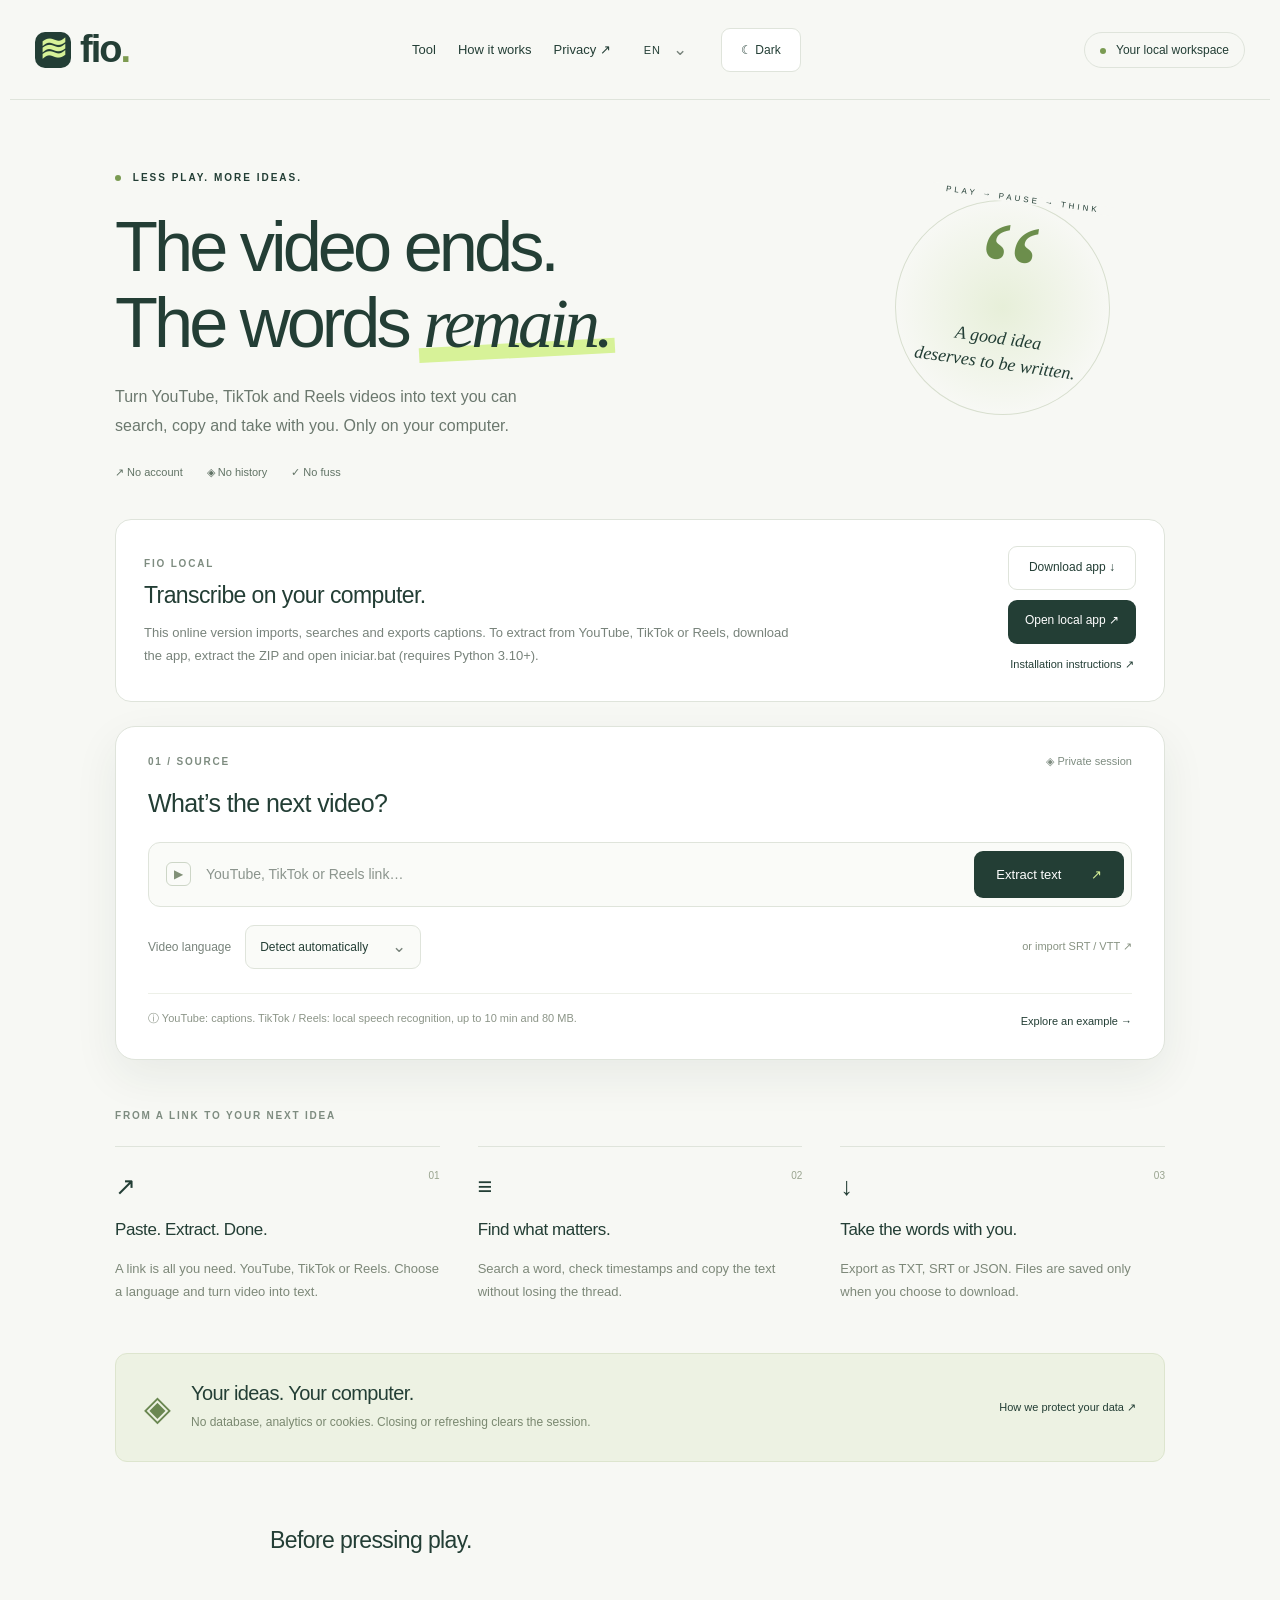
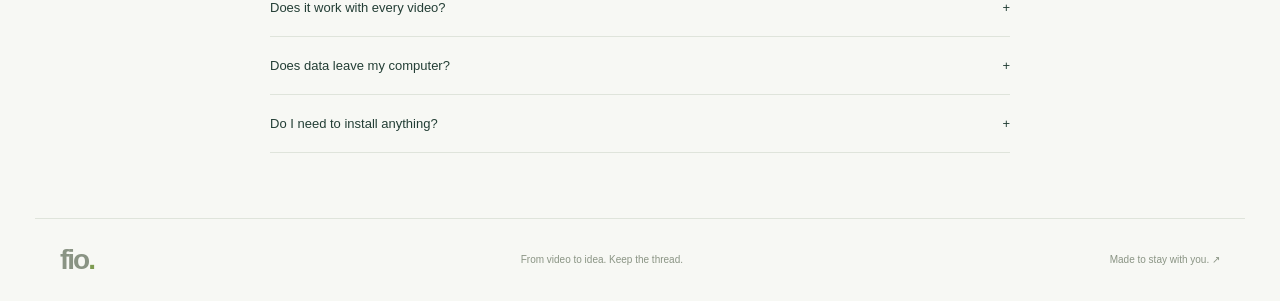
==== docs/index.html @ 07948f5d "Publish Fio interface on GitHub Pages with local transcription handoff" ====
<!doctype html>
<html lang="pt-PT">
<head><meta charset="UTF-8"><meta name="viewport" content="width=device-width,initial-scale=1"><meta name="description" content="Transforma vídeos do YouTube, TikTok e Reels em texto. Um espaço local, privado e sem histórico."><title>Fio — Do vídeo à ideia.</title><script src="./theme.js"></script><link rel="stylesheet" href="./style.css"><script src="./i18n.js" defer></script><script src="./app.js" defer></script></head>
<body>
<header><a class="brand" href="./" aria-label="Fio início"><span class="brand-icon">≋</span> fio<span class="brand-dot">.</span></a><nav><a href="#workspace">Ferramenta</a><a href="#how">Como funciona</a><button class="text-button" id="privacy">Privacidade ↗</button><select id="site-language" aria-label="Idioma do site"></select><button id="theme-toggle" class="subtle" type="button" aria-label="Alternar tema">☾ Escuro</button></nav><span class="local-pill"><i></i> O teu espaço local</span></header>
<main>
<section class="hero"><div class="eyebrow"><span></span> MENOS PLAY. MAIS IDEIAS.</div><h1>O vídeo passa.<br>As palavras <em>ficam.</em></h1><p>Transforma vídeos do YouTube, TikTok e Reels em texto que podes<br class="desktop"> pesquisar, copiar e levar contigo. Só no teu computador.</p><div class="hero-tags"><span>↗ Sem conta</span><span>◈ Sem histórico</span><span>✓ Sem complicações</span></div><div class="orbit" aria-hidden="true"><span>play → pause → pensar</span><b>“</b><small>Uma boa ideia<br>merece ficar escrita.</small></div></section>
<section id="local-setup" class="local-setup" hidden aria-labelledby="local-setup-title"><div><span class="step">FIO LOCAL</span><h2 id="local-setup-title">Transcreve no teu computador.</h2><p>Esta versão online permite importar, pesquisar e exportar legendas. Para extrair de YouTube, TikTok ou Reels, descarrega a aplicação, extrai o ZIP e abre iniciar.bat (requer Python 3.10+).</p></div><div class="local-actions"><a class="subtle" href="https://github.com/JoaoPedroParreira/Transcripts/archive/refs/heads/main.zip">Descarregar aplicação ↓</a><a class="primary" id="local-open" href="http://127.0.0.1:8765/" target="_blank" rel="noopener noreferrer">Abrir aplicação local ↗</a><a class="text-button" href="https://github.com/JoaoPedroParreira/Transcripts#iniciar-no-windows" target="_blank" rel="noopener noreferrer">Instruções de instalação ↗</a></div></section>
<section id="workspace" class="workspace" aria-label="Extrair transcrição"><div class="card-heading"><span class="step">01 / ORIGEM</span><span class="private-label">◈ Sessão privada</span></div><h2>Qual é o próximo vídeo?</h2><form id="extract-form"><label for="url" class="sr-only">Link do YouTube, TikTok ou Instagram Reels</label><div class="url-row"><span class="play-icon">▶</span><input id="url" type="text" placeholder="Link do YouTube, TikTok ou Reels…" autocomplete="off" spellcheck="false" required maxlength="2048"><button class="primary" id="extract" type="submit">Extrair texto <span>↗</span></button></div><div class="form-bottom"><div class="language-control"><span>Idioma do vídeo</span><select id="language" aria-label="Idioma do vídeo"><option value="auto">Detetar automaticamente</option><option value="pt">Português</option><option value="en">Inglês</option><option value="es">Espanhol</option><option value="fr">Francês</option><option value="de">Alemão</option></select></div><span>ou <button type="button" id="import" class="text-button">importa um SRT / VTT ↗</button></span></div></form><input id="file" type="file" accept=".srt,.vtt" hidden><p id="status" role="status" aria-live="polite"></p><div class="workspace-foot"><span>ⓘ YouTube: legendas. TikTok / Reels: voz local, até 10 min e 80 MB.</span><button id="demo" class="text-button">Explorar um exemplo →</button></div></section>
<section class="result" id="result" hidden><div class="result-top"><div><span class="step">02 / AS PALAVRAS</span><h2 id="result-title">A tua transcrição</h2><p id="metadata"></p></div><button id="clear" class="subtle">Limpar sessão ×</button></div><div class="toolbar"><label class="search"><span>⌕</span><input id="search" type="search" placeholder="Pesquisar no texto…" aria-label="Pesquisar no texto"></label><label class="toggle"><input id="timestamps" type="checkbox" checked> Tempos</label><button id="copy" class="subtle">Copiar</button><select id="format" aria-label="Formato de exportação"><option value="txt">TXT</option><option value="srt">SRT</option><option value="json">JSON</option></select><button id="download" class="primary">Descarregar ↓</button></div><div id="segments" class="segments"></div><div class="result-foot"><span id="count"></span><span>Disponível apenas nesta sessão.</span></div></section>
<section class="benefits" id="how"><div class="section-label">DO LINK À TUA PRÓXIMA IDEIA</div><div class="benefit-grid"><article><span class="number">01</span><div class="line-icon">↗</div><h3>Cola. Extrai. Já está.</h3><p>Um link é tudo o que precisas. YouTube, TikTok ou Reels. Escolhe o idioma e transforma o vídeo em texto.</p></article><article><span class="number">02</span><div class="line-icon">≡</div><h3>Encontra o que interessa.</h3><p>Pesquisa uma palavra, consulta os tempos e copia o texto sem perder o fio.</p></article><article><span class="number">03</span><div class="line-icon">↓</div><h3>Leva as palavras contigo.</h3><p>Exporta em TXT, SRT ou JSON. Os ficheiros só são guardados quando decides descarregar.</p></article></div></section>
<section class="privacy-banner"><span class="privacy-symbol">◈</span><div><h2>As tuas ideias. O teu computador.</h2><p>Sem base de dados, analytics ou cookies. Ao fechar ou atualizar, a sessão desaparece.</p></div><button id="privacy-more" class="text-button">Como protegemos os dados ↗</button></section>
<section class="faq"><h2>Antes de carregar no play.</h2><details><summary>Funciona com todos os vídeos?<span>+</span></summary><p>YouTube requer legendas acessíveis. TikTok e Reels usam reconhecimento de voz local até 10 minutos e 80 MB. Vídeos restritos ou bloqueados podem falhar. O reconhecimento pode conter erros.</p></details><details><summary>Os dados saem do meu computador?<span>+</span></summary><p>O serviço local contacta a plataforma do vídeo, que recebe o pedido e o teu IP. Áudio e transcrições não são enviados a serviços de transcrição. O modelo de voz (~150 MB) é descarregado na primeira utilização e guardado localmente.</p></details><details><summary>Preciso de instalar alguma coisa?<span>+</span></summary><p>Inicia o serviço Python no teu computador e abre o site. Importar SRT/VTT, pesquisar e exportar funciona no navegador.</p></details></section>
</main><footer><a class="brand" href="./">fio<span class="brand-dot">.</span></a><span>Do vídeo à ideia. Sem perder o fio.</span><span>Feito para ficar contigo. ↗</span></footer>
<dialog id="privacy-dialog"><button id="close-dialog" class="subtle">Fechar ×</button><span class="step">PRIVACIDADE, SEM RODAPÉS PEQUENINOS</span><h2>O controlo fica contigo.</h2><p>As transcrições ficam em memória. Só as preferências de tema e idioma do site são guardadas no navegador. Sem cookies, analytics ou histórico.</p><p>O serviço local contacta a plataforma do vídeo, que recebe o pedido e o teu IP. Áudio e transcrições não são enviados a serviços de transcrição. O modelo de voz (~150 MB) é descarregado na primeira utilização e guardado localmente.</p><p>Descarregar guarda um ficheiro no teu dispositivo. Fechar ou atualizar limpa a sessão, sem garantia de eliminação forense. Não é um serviço offline nem anónimo.</p></dialog><div id="toast" role="status"></div>
</body></html>
---- docs/style.css ----
:root{--paper:#f7f8f4;--ink:#233e35;--muted:#78837b;--line:#dfe4db;--green:#d7f298;--white:#fff;--sans:Arial,Helvetica,sans-serif}*{box-sizing:border-box}html{scroll-behavior:smooth}body{margin:0;background:var(--paper);color:var(--ink);font:15px var(--sans)}button,input,select{font:inherit}button,a,select{ -webkit-tap-highlight-color:transparent}button{cursor:pointer}a{color:inherit;text-decoration:none}button:focus-visible,a:focus-visible,input:focus-visible,select:focus-visible,summary:focus-visible{outline:3px solid #78a650;outline-offset:4px}header{height:100px;max-width:1260px;margin:auto;display:flex;align-items:center;justify-content:space-between;border-bottom:1px solid var(--line);padding:0 25px}.brand{display:flex;align-items:center;font-size:38px;font-weight:800;letter-spacing:-2px}.brand-icon{background:var(--ink);color:var(--green);font-size:34px;line-height:33px;width:36px;height:36px;border-radius:10px;margin-right:9px;text-align:center;letter-spacing:0}.brand-dot{color:#7d9b50}nav{display:flex;align-items:center;gap:32px;font-size:13px}.text-button{border:0;background:transparent;color:inherit;padding:4px 0;font-size:13px}.text-button:hover{text-decoration:underline}.local-pill{border:1px solid var(--line);border-radius:25px;padding:10px 15px;font-size:12px}.local-pill i,.eyebrow span{display:inline-block;width:6px;height:6px;background:#7a9b52;border-radius:50%;margin-right:7px}main{max-width:1100px;margin:auto;padding:0 25px}.hero{padding:72px 0 40px;position:relative}.eyebrow{font-size:10px;letter-spacing:2px;font-weight:700}h1{font-size:clamp(48px,5.5vw,76px);font-weight:500;letter-spacing:-4px;line-height:1.08;margin:26px 0 22px}h1 em{font-family:Georgia,serif;font-weight:400;position:relative;z-index:0}h1 em:after{content:'';position:absolute;left:-2%;bottom:5%;height:15px;width:105%;background:var(--green);z-index:-1;transform:rotate(-3deg)}.hero p{color:#6b786e;font-size:16px;line-height:1.8}.hero-tags{display:flex;gap:24px;margin-top:25px;font-size:11px;color:#617365}.orbit{position:absolute;right:55px;top:100px;width:215px;height:215px;border:1px solid #d8dfcf;border-radius:50%;background:radial-gradient(ellipse at center,#e7efd9,transparent 70%);transform:rotate(8deg);text-align:center}.orbit>span{position:absolute;top:-8px;left:20px;background:var(--paper);padding:0 14px;text-transform:uppercase;font-size:8px;letter-spacing:3px}.orbit b{display:block;font:140px Georgia;line-height:140px;height:125px;color:#6c8e4c}.orbit small{font:italic 18px Georgia;line-height:1.4}.workspace{background:white;border:1px solid var(--line);border-radius:17px;padding:28px 32px;box-shadow:0 10px 35px #233e3505}.card-heading{display:flex;justify-content:space-between;align-items:center}.step,.section-label{font-size:10px;letter-spacing:1.8px;color:#7e8c80;font-weight:700}.private-label{font-size:11px;color:#7e8c80}h2{font-size:23px;font-weight:500;letter-spacing:-.6px}.workspace h2{margin:18px 0 21px}.url-row{display:flex;align-items:center;border:1px solid #cfd8c8;padding:7px;border-radius:9px;background:#fbfcf9;gap:12px}.play-icon{font-size:12px;color:#819077;border:1px solid #cdd6c7;border-radius:6px;padding:4px 7px;margin-left:10px}input{min-width:0;color:var(--ink)}.url-row input{flex:1;border:0;background:transparent;padding:12px 0;outline-offset:0;font-size:14px}.url-row input::placeholder{color:#9aa498}.primary{border:0;background:var(--ink);color:white;padding:16px 22px;border-radius:6px;font-size:13px;white-space:nowrap}.primary span{margin-left:26px;color:var(--green)}.primary:hover{background:#365b47}.primary:disabled{opacity:.6;cursor:wait}.form-bottom{display:flex;justify-content:space-between;margin:17px 0 20px;align-items:center;font-size:11px;color:#889383}select{border:0;background:transparent;color:var(--ink);font-size:12px;padding:5px;max-width:100%}.form-bottom label{display:flex;gap:10px;align-items:center}.form-bottom .text-button{font-size:11px}.workspace-foot{border-top:1px solid #edf0e8;padding-top:17px;display:flex;justify-content:space-between;font-size:11px;color:#8c9588}.workspace-foot button{font-size:11px;color:var(--ink)}#status{font-size:13px;line-height:1.6;color:#7b4b25}#status:empty{display:none}.benefits{padding:50px 0}.section-label{margin-bottom:25px}.benefit-grid{display:grid;grid-template-columns:repeat(3,1fr);gap:38px}.benefit-grid article{position:relative;border-top:1px solid var(--line);padding-top:25px}.number{position:absolute;right:0;top:23px;font-size:10px;color:#99a48f}.line-icon{font-size:25px;margin-bottom:19px}.benefit-grid h3{font-weight:500;font-size:17px;letter-spacing:-.4px}.benefit-grid p{color:#7d8879;font-size:13px;line-height:1.8;margin-bottom:0}.privacy-banner{border:1px solid #dde5ce;background:#edf2e3;border-radius:12px;padding:28px;display:flex;gap:20px;align-items:center}.privacy-symbol{font-size:35px;color:#6a8751}.privacy-banner h2{font-size:20px;margin:0 0 8px}.privacy-banner p{font-size:12px;color:#7a8870;margin:0;line-height:1.6}.privacy-banner button{margin-left:auto;white-space:nowrap;font-size:11px}.faq{max-width:740px;margin:65px auto}.faq h2{margin-bottom:25px}details{border-bottom:1px solid var(--line);font-size:13px}summary{padding:21px 0;cursor:pointer;list-style:none;display:flex;justify-content:space-between}details p{line-height:1.8;color:#6b786e;margin:0 0 22px}footer{max-width:1210px;border-top:1px solid var(--line);margin:0 auto;display:flex;align-items:center;justify-content:space-between;padding:25px;font-size:10px;color:#8a9484}footer .brand{font-size:28px}.result{margin-top:24px;border:1px solid var(--line);background:white;border-radius:14px;padding:28px}.result-top{display:flex;justify-content:space-between;align-items:center}.result-top h2{margin-bottom:8px}.result-top p{font-size:12px;color:var(--muted)}.subtle{border:1px solid var(--line);background:white;color:var(--ink);padding:10px 13px;border-radius:6px;font-size:12px}.toolbar{display:flex;gap:10px;align-items:center;padding:20px 0;border-bottom:1px solid var(--line);flex-wrap:wrap}.search{display:flex;gap:10px;align-items:center;flex:1;border:1px solid var(--line);border-radius:6px;padding:11px}.search input{border:0;width:100%;font-size:13px;background:transparent}.toggle{font-size:12px;display:flex;align-items:center;gap:6px}.toggle input{accent-color:var(--ink)}.segments{max-height:500px;overflow:auto;padding-top:15px}.segment{display:flex;gap:24px;padding:12px 4px;font-size:14px;line-height:1.8;border-bottom:1px solid #f3f5ef}.segment a{font-size:11px;font-family:monospace;color:#7b9257;padding-top:3px}.segment p{margin:0;white-space:pre-wrap}.result-foot{display:flex;justify-content:space-between;border-top:1px solid var(--line);padding-top:18px;margin-top:15px;font-size:11px;color:var(--muted)}mark{background:var(--green);color:inherit}dialog{max-width:560px;border:1px solid var(--line);border-radius:15px;padding:35px;color:var(--ink);background:var(--paper)}dialog::backdrop{background:#18352b70;backdrop-filter:blur(4px)}dialog .step{display:block;margin-top:45px;font-size:9px}dialog p{font-size:14px;line-height:1.8;color:#6b786e}#close-dialog{float:right}#toast{position:fixed;bottom:25px;left:50%;transform:translateX(-50%);background:var(--ink);color:white;border-radius:7px;padding:12px 20px;font-size:13px;z-index:10}#toast:empty{display:none}.sr-only{position:absolute;width:1px;height:1px;padding:0;margin:-1px;overflow:hidden;clip:rect(0,0,0,0);white-space:nowrap;border:0}[hidden]{display:none!important}@media(max-width:800px){header{height:80px}.local-pill{display:none}.orbit{right:0;transform:scale(.8) rotate(8deg);transform-origin:right center}.hero{padding-top:50px}h1{font-size:60px}.hero p{font-size:14px}.privacy-banner{flex-wrap:wrap}.privacy-banner button{margin-left:55px}}@media(max-width:600px){header{padding:0 20px}nav{gap:16px;font-size:11px}nav>a:first-child{display:none}nav button{font-size:11px}main{padding:0 18px}.hero{padding-top:40px}.orbit{display:none}h1{font-size:54px;letter-spacing:-3px}.hero-tags{gap:18px;font-size:10px}.desktop{display:none}.workspace{padding:22px 18px}.url-row{flex-wrap:wrap;gap:6px}.url-row input{width:70%;font-size:12px}.url-row .primary{width:100%}.form-bottom{align-items:flex-start;gap:12px;flex-direction:column}.workspace-foot{gap:15px;align-items:flex-start;line-height:1.6}.workspace-foot button{max-width:110px;text-align:right}.benefit-grid{grid-template-columns:1fr;gap:30px}.benefit-grid article{padding-left:50px}.line-icon{position:absolute;left:0;top:34px}.benefit-grid h3{margin-top:8px}.privacy-banner{padding:22px;gap:14px}.privacy-banner h2{font-size:18px}.privacy-banner>div{flex:1}.privacy-banner button{margin-left:0}.faq{margin:45px 0}.faq h2{font-size:22px}footer{padding:20px;gap:20px}footer>span:last-child{display:none}.result{padding:20px 16px}.result-top{align-items:flex-start;gap:10px}.result-top h2{font-size:20px}.result-top .subtle{font-size:10px;padding:8px}.toolbar{gap:8px}.search{flex-basis:100%}.toolbar .primary{padding:12px}.segment{gap:14px}.result-foot{gap:16px;font-size:10px}}
:root{color-scheme:light}
:root[data-theme="dark"]{color-scheme:dark;--paper:#121c18;--ink:#e1ecd9;--muted:#a2afa3;--line:#34463b;--green:#badf84;--white:#1c2922}
[data-theme="dark"] .workspace,[data-theme="dark"] .result,[data-theme="dark"] .subtle{background:#1b2821}
[data-theme="dark"] .url-row{background:#152019;border-color:#465b46}
[data-theme="dark"] .primary,[data-theme="dark"] .brand-icon{background:#bfdf96;color:#17251c}
[data-theme="dark"] .primary:hover{background:#d1edae}
[data-theme="dark"] .primary span{color:#30472a}
[data-theme="dark"] h1 em:after{background:#486137}
[data-theme="dark"] .hero p,[data-theme="dark"] .hero-tags,[data-theme="dark"] .benefit-grid p,[data-theme="dark"] details p,[data-theme="dark"] dialog p{color:#b0bbaa}
[data-theme="dark"] .step,[data-theme="dark"] .section-label,[data-theme="dark"] .private-label,[data-theme="dark"] .form-bottom,[data-theme="dark"] .workspace-foot,[data-theme="dark"] .number{color:#a7b49f}
[data-theme="dark"] .privacy-banner{background:#24321f;border-color:#3f5134}
[data-theme="dark"] .privacy-banner p{color:#b1bfa5}
[data-theme="dark"] .orbit{border-color:#3f5134;background:radial-gradient(ellipse at center,#2b3e25,transparent 70%)}
[data-theme="dark"] .orbit b,[data-theme="dark"] .segment a{color:#bfdf96}
[data-theme="dark"] .segment,[data-theme="dark"] .workspace-foot{border-color:var(--line)}
[data-theme="dark"] #status{color:#e6bb8e}
[data-theme="dark"] #toast{background:#bfdf96;color:#17251c}
#theme-toggle{min-width:80px}
@media(max-width:600px){nav{gap:10px}#theme-toggle{min-width:65px;font-size:11px;padding:8px}header{gap:10px}.workspace-foot>span{max-width:65%}}
/* Unified form surfaces and restrained focus treatment. */
:root{--control-bg:#fafbf8;--menu-bg:#fff;--focus:#6e8597;--focus-glow:#6e859720;--hover-bg:#edf1ed;--selected-bg:#e8eeeb;--soft-shadow:0 16px 45px #20372d12}
:root[data-theme="dark"]{--control-bg:#16211d;--menu-bg:#202d27;--focus:#96afbf;--focus-glow:#96afbf1a;--hover-bg:#2b3b33;--selected-bg:#314139;--soft-shadow:0 18px 50px #0004}
button,a,input,select,summary{transition:background-color .16s,border-color .16s,box-shadow .16s}
button:focus-visible,a:focus-visible,input:focus-visible,select:focus-visible,summary:focus-visible{outline:2px solid var(--focus);outline-offset:3px}
.url-row input:focus,.url-row input:focus-visible,.search input:focus,.search input:focus-visible{outline:none;box-shadow:none}
.url-row,.search{transition:border-color .18s,box-shadow .18s;background:var(--control-bg);border-color:var(--line);border-radius:12px}
.url-row:focus-within,.search:focus-within,[data-theme="dark"] .url-row:focus-within{border-color:var(--focus);box-shadow:0 0 0 3px var(--focus-glow)}
.url-row input{padding:14px 3px;line-height:1.5;caret-color:var(--ink)}
.url-row input::placeholder,.search input::placeholder{color:var(--muted);opacity:.85}
::selection{background:#829aab55;color:var(--ink)}
.workspace,.result{border-radius:20px;box-shadow:var(--soft-shadow)}
.workspace h2{margin:21px 0 24px;font-size:25px}
.primary,.subtle{border-radius:9px;min-height:44px}
.primary{font-weight:500}.subtle:hover{background:var(--hover-bg)}
.form-bottom{gap:20px;margin:18px 0 24px;min-height:44px;flex-wrap:wrap}
.language-control{display:flex;align-items:center;gap:14px;min-width:0}
.language-control>span{font-size:12px;color:var(--muted);white-space:nowrap}
.select-control{position:relative;display:inline-block;min-width:0;flex-shrink:0}
.select-trigger{display:flex;align-items:center;justify-content:space-between;gap:24px;min-height:44px;padding:10px 14px;color:var(--ink);background:var(--control-bg);border:1px solid var(--line);border-radius:9px;font-size:12px;text-align:left;white-space:nowrap}
.select-trigger:hover,.select-trigger[aria-expanded="true"]{border-color:var(--focus);background:var(--hover-bg)}
.select-trigger:disabled{opacity:.5;cursor:wait}
.select-chevron{color:var(--muted);font-size:17px;line-height:1;transition:transform .18s}
.select-trigger[aria-expanded="true"] .select-chevron{transform:rotate(180deg)}
.select-menu{position:absolute;z-index:30;top:calc(100% + 8px);left:0;min-width:100%;width:max-content;max-width:min(310px,calc(100vw - 60px));padding:6px;border:1px solid var(--line);border-radius:12px;background:var(--menu-bg);box-shadow:0 14px 40px #0003;max-height:280px;overflow-y:auto}
.select-option{display:flex;align-items:center;justify-content:space-between;gap:22px;width:100%;min-height:40px;padding:11px 12px;border:0;border-radius:7px;background:transparent;color:var(--ink);font-size:12px;text-align:left;white-space:nowrap}
.select-option::after{content:'';width:12px;flex-shrink:0}
.select-option[aria-selected="true"]{background:var(--selected-bg);font-weight:600}
.select-option[aria-selected="true"]::after{content:'✓';color:var(--ink)}
.select-option:hover,.select-option:focus-visible{outline:none;background:var(--hover-bg);box-shadow:inset 0 0 0 1px var(--focus)}
.toolbar{display:grid;grid-template-columns:minmax(160px,1fr) auto auto auto auto;gap:10px;padding:22px 0;align-items:center}
.toolbar .search{height:44px;padding:0 14px;min-width:0}.search input{height:100%;font-size:13px}
.toolbar .primary,.toolbar .subtle{height:44px;padding:0 17px}
.toggle{height:44px;padding:0 8px;white-space:nowrap;gap:9px;cursor:pointer}
.toggle input{appearance:none;width:17px;height:17px;flex-shrink:0;margin:0;border:1px solid var(--muted);border-radius:5px;background:var(--control-bg);display:grid;place-content:center;cursor:pointer}
.toggle input:checked{background:var(--selected-bg);border-color:var(--focus)}
.toggle input:checked::after{content:'✓';font-size:12px;font-weight:700;color:var(--ink)}
.select-format .select-trigger{min-width:90px}
.select-format .select-menu{left:auto;right:0;min-width:135px}
.segment{padding:16px 8px;gap:24px;align-items:baseline;border-radius:6px;overflow-wrap:anywhere}
.segment:hover{background:var(--control-bg)}
.segment>a,.segment>span{flex-shrink:0;font:11px monospace;color:var(--muted);min-width:44px}
.segment>a:hover{text-decoration:underline}.segment p{min-width:0;line-height:1.85}
.segments{scrollbar-width:thin;scrollbar-color:var(--line) transparent;scrollbar-gutter:stable;padding-right:8px}
mark{background:var(--selected-bg);color:var(--ink);border-bottom:1px solid var(--focus);border-radius:3px;padding:1px 2px}
#metadata{line-height:1.7;overflow-wrap:anywhere}
@media(max-width:800px){.toolbar{grid-template-columns:1fr auto auto auto}.toolbar .search{grid-column:1/-1}.toolbar .toggle{justify-self:start}}
@media(max-width:600px){.workspace,.result{border-radius:16px}.workspace h2{font-size:23px}.form-bottom{align-items:stretch;gap:14px}.language-control{justify-content:space-between;gap:10px}.select-language .select-trigger{gap:15px;font-size:11px}.form-bottom>span{text-align:right}.toolbar{grid-template-columns:1fr auto;gap:10px}.toolbar .search{grid-column:1/-1}.toolbar .toggle{grid-column:1}.toolbar .select-format{grid-column:1;grid-row:3}.toolbar #download{grid-column:2;grid-row:3}.toolbar #copy{grid-column:2;grid-row:2}.select-format .select-menu{right:auto;left:0}.url-row input{font-size:13px}.segment{gap:14px;padding-left:2px}.result-top{gap:16px}}
@media(prefers-reduced-motion:reduce){html{scroll-behavior:auto}*,*::before,*::after{transition:none!important}}
/* Compact interface-language picker and searchable transcription languages. */
.select-site-language .select-trigger{min-width:66px;padding:8px 10px;gap:9px;min-height:36px;background:transparent;border-color:transparent;font-size:11px;letter-spacing:.8px}
.select-site-language .select-trigger:hover,.select-site-language .select-trigger[aria-expanded="true"]{border-color:var(--line);background:var(--hover-bg)}
.select-site-language .select-menu{left:auto;right:0;min-width:170px}
.select-language .select-menu{width:330px;max-width:calc(100vw - 72px);max-height:355px;padding:8px;overflow:hidden}
.select-language .select-options{max-height:270px;overflow-y:auto;scrollbar-width:thin;scrollbar-color:var(--line) transparent;overscroll-behavior:contain}
.language-search{display:block;width:100%;height:40px;padding:10px 12px;margin:0 0 7px;border:1px solid var(--line);border-radius:8px;background:var(--control-bg);color:var(--ink);font-size:12px;box-shadow:none}
.language-search:focus,.language-search:focus-visible{outline:none;border-color:var(--focus);box-shadow:0 0 0 2px var(--focus-glow)}
.language-search::placeholder{color:var(--muted)}
.option-text{display:flex;flex-direction:column;gap:5px;min-width:0}
.option-text small{font-size:10px;font-weight:400;line-height:1.5;color:var(--muted);white-space:normal}
.select-language .select-option{white-space:normal;min-height:49px;gap:10px}
.select-empty{padding:16px 10px;text-align:center;color:var(--muted);font-size:12px}
html[lang="de"] .hero h1,html[lang="fr"] .hero h1{font-size:clamp(44px,5vw,66px)}
header nav{gap:22px}
@media(max-width:800px){header nav{gap:12px}.hero h1{max-width:70%}.hero p{max-width:75%}}
@media(max-width:600px){header{padding:0 16px}header nav{gap:8px}header nav>a{display:none}.hero h1,.hero p{max-width:100%}.select-site-language .select-trigger{min-width:54px;padding:8px 5px}.select-language .select-menu{left:auto;right:0;width:310px;max-width:calc(100vw - 72px)}.language-control>span{white-space:normal;font-size:11px}.select-language .select-trigger{max-width:220px}.select-language .select-trigger>span:first-child{overflow:hidden;text-overflow:ellipsis}.toolbar{grid-template-columns:minmax(0,1fr) auto}.toolbar .primary{white-space:normal;max-width:190px}}
.local-setup{margin:0 0 24px;padding:26px 28px;border:1px solid var(--line);border-radius:16px;background:var(--white);display:grid;grid-template-columns:minmax(0,1fr) auto;gap:30px;align-items:center}.local-setup h2{margin:12px 0}.local-setup p{font-size:13px;color:var(--muted);line-height:1.8;margin:0;max-width:650px}.local-actions{display:flex;flex-direction:column;gap:10px;text-align:center}.local-actions .primary,.local-actions .subtle{display:block;padding:13px 17px;font-size:12px}.local-actions .text-button{font-size:11px}@media(max-width:650px){.local-setup{grid-template-columns:1fr;padding:22px;gap:20px}.local-actions{align-items:stretch}}
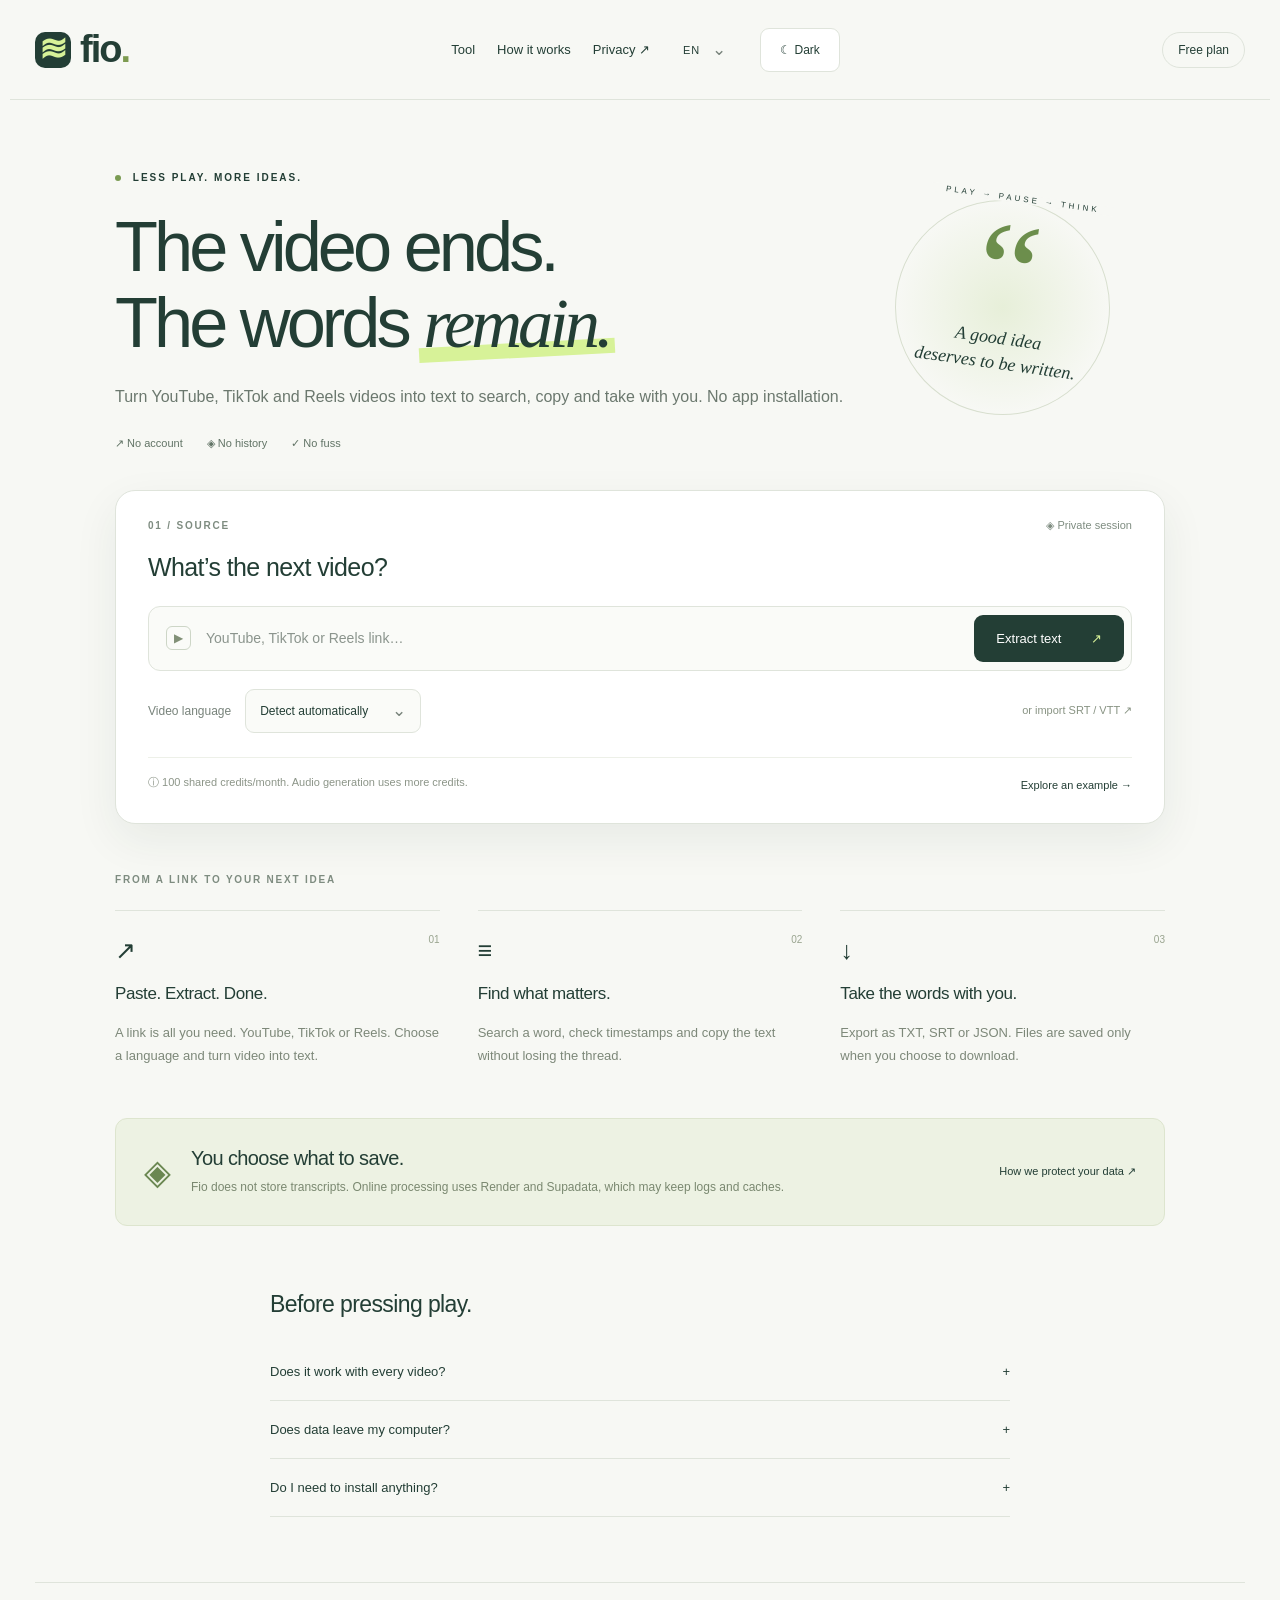
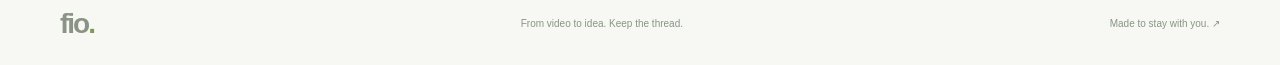
==== commit 2a26b9af: "Enable same-page online transcripts with free API, quota notices and accurate privacy disclosures" ====
--- a/docs/index.html
+++ b/docs/index.html
@@ -1,6 +1,6 @@
 <!doctype html>
 <html lang="pt-PT">
-<head><meta charset="UTF-8"><meta name="viewport" content="width=device-width,initial-scale=1"><meta name="description" content="Transforma vídeos do YouTube, TikTok e Reels em texto. Um espaço local, privado e sem histórico."><title>Fio — Do vídeo à ideia.</title><script src="./theme.js"></script><link rel="stylesheet" href="./style.css"><script src="./i18n.js" defer></script><script src="./app.js" defer></script></head>
+<head><meta charset="UTF-8"><meta name="viewport" content="width=device-width,initial-scale=1"><meta name="description" content="Transforma vídeos do YouTube, TikTok e Reels em texto. Um espaço local, privado e sem histórico."><title>Fio — Do vídeo à ideia.</title><script src="./theme.js"></script><link rel="stylesheet" href="./style.css"><script src="./config.js" defer></script><script src="./i18n.js" defer></script><script src="./app.js" defer></script></head>
 <body>
 <header><a class="brand" href="./" aria-label="Fio início"><span class="brand-icon">≋</span> fio<span class="brand-dot">.</span></a><nav><a href="#workspace">Ferramenta</a><a href="#how">Como funciona</a><button class="text-button" id="privacy">Privacidade ↗</button><select id="site-language" aria-label="Idioma do site"></select><button id="theme-toggle" class="subtle" type="button" aria-label="Alternar tema">☾ Escuro</button></nav><span class="local-pill"><i></i> O teu espaço local</span></header>
 <main>
